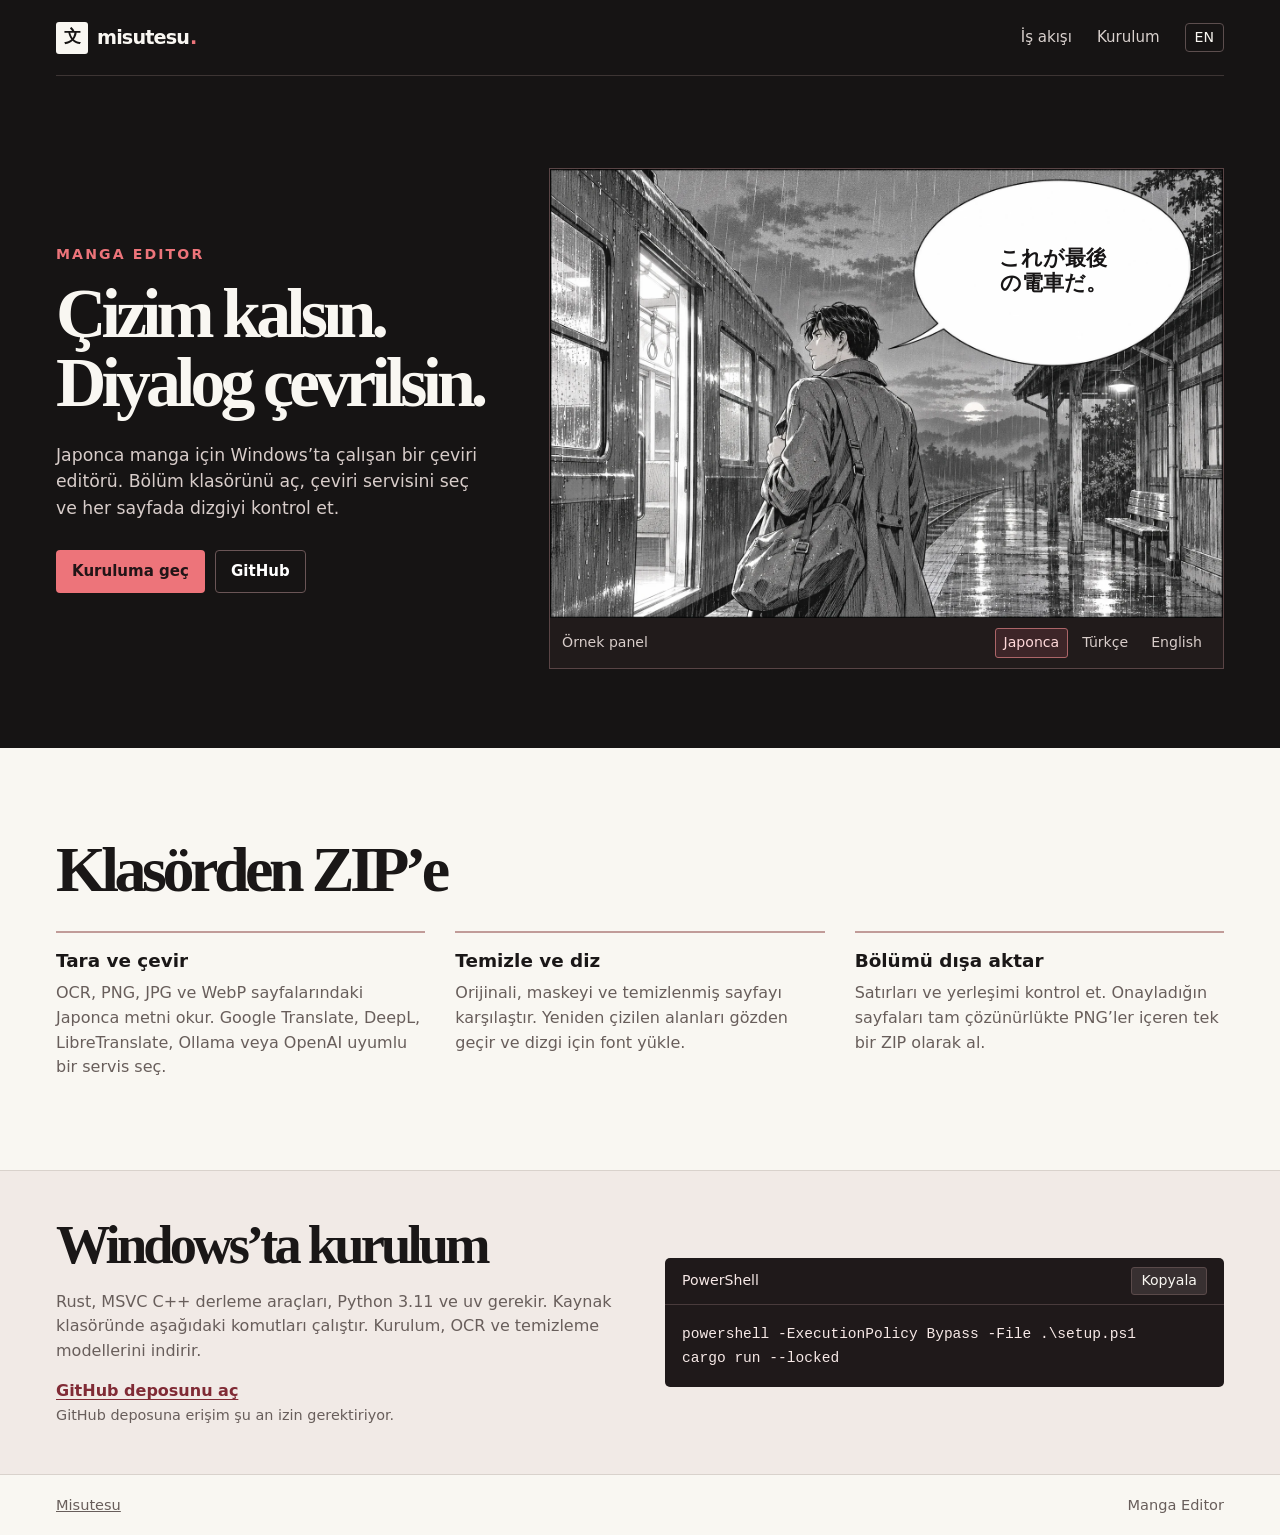
==== manga-editor/index.html @ f2a99852 "Publish Manga Editor" ====
<!doctype html>
<html lang="tr">
<head>
  <meta charset="utf-8">
  <meta name="viewport" content="width=device-width, initial-scale=1">
  <meta name="theme-color" content="#161414">
  <meta name="description" content="Japonca manga sayfalarını tara, temizle ve yeniden diz. Manga Editor, Windows için yerel çalışan bir manga çeviri uygulaması.">
  <title>Manga Editor — Misutesu</title>
  <link rel="canonical" href="https://misutesu.com/manga-editor/">
  <link rel="stylesheet" href="./site.css">
  <script src="./site.js" defer></script>
</head>
<body>
  <div class="header-background">
    <header class="wrap header">
      <a class="identity" href="https://misutesu.com/" aria-label="Misutesu">
        <span class="brand-icon" aria-hidden="true">文</span>misutesu<span class="dot">.</span>
      </a>
      <nav aria-label="Site">
        <a href="#workflow" data-en="Workflow">İş akışı</a>
        <a href="#setup" data-en="Setup">Kurulum</a>
        <button type="button" class="locale" id="locale" aria-label="Switch site to English">EN</button>
      </nav>
    </header>
  </div>

  <main id="main-content">
    <div class="masthead">
      <section class="wrap hero" aria-labelledby="hero-title">
        <div class="hero-copy">
          <p class="project">MANGA EDITOR</p>
          <h1 id="hero-title" data-en="Translate the dialogue. Keep the artwork.">Çizim kalsın. Diyalog çevrilsin.</h1>
          <p class="intro" data-en="A Windows workspace for translating Japanese manga. Open a chapter folder, choose a translation provider, and check the lettering on each page.">Japonca manga için Windows’ta çalışan bir çeviri editörü. Bölüm klasörünü aç, çeviri servisini seç ve her sayfada dizgiyi kontrol et.</p>
          <div class="actions">
            <a class="button primary" href="#setup" data-en="Get started">Kuruluma geç</a>
            <a class="button secondary" href="https://github.com/misutesu-desu/manga-editor">GitHub</a>
          </div>
        </div>

        <figure class="demo">
          <div class="panel" id="demo-panel">
            <img src="./assets/night-platform.webp" width="1536" height="1024" alt="Yağmurlu bir istasyonda trene bakan yolcunun siyah beyaz manga paneli." data-alt-en="Black-and-white manga panel of a traveler looking at a train on a rainy platform.">
            <p class="dialogue" lang="ja" id="dialogue" aria-live="polite">これが最後の電車だ。</p>
          </div>
          <figcaption>
            <span data-en="Illustrated example">Örnek panel</span>
            <div class="switches" id="demo-switch" role="group" aria-label="Panel dili" data-label-en="Panel language">
              <button type="button" data-lang="ja" aria-pressed="true" data-en="Japanese">Japonca</button>
              <button type="button" data-lang="tr" aria-pressed="false" data-en="Turkish">Türkçe</button>
              <button type="button" data-lang="en" aria-pressed="false">English</button>
            </div>
          </figcaption>
        </figure>
      </section>
    </div>

  <section class="wrap workflow" id="workflow" aria-labelledby="workflow-title">
    <h2 id="workflow-title" data-en="From chapter folder to ZIP">Klasörden ZIP’e</h2>
    <div class="steps">
      <article>
        <h3 data-en="Scan and translate">Tara ve çevir</h3>
        <p data-en="OCR reads Japanese text from PNG, JPG and WebP pages. Use Google Translate, DeepL, LibreTranslate, Ollama or an OpenAI-compatible service.">OCR, PNG, JPG ve WebP sayfalarındaki Japonca metni okur. Google Translate, DeepL, LibreTranslate, Ollama veya OpenAI uyumlu bir servis seç.</p>
      </article>
      <article>
        <h3 data-en="Clean and letter">Temizle ve diz</h3>
        <p data-en="Compare the original, mask and cleaned page. Review reconstructed artwork and import a font to match the lettering.">Orijinali, maskeyi ve temizlenmiş sayfayı karşılaştır. Yeniden çizilen alanları gözden geçir ve dizgi için font yükle.</p>
      </article>
      <article>
        <h3 data-en="Export the chapter">Bölümü dışa aktar</h3>
        <p data-en="Check line breaks and placement, then export the approved pages as full-resolution PNGs in one ZIP.">Satırları ve yerleşimi kontrol et. Onayladığın sayfaları tam çözünürlükte PNG’ler içeren tek bir ZIP olarak al.</p>
      </article>
    </div>
  </section>

  <section class="setup" id="setup" aria-labelledby="setup-title">
    <div class="wrap setup-layout">
      <div>
        <h2 id="setup-title" data-en="Set up on Windows">Windows’ta kurulum</h2>
        <p data-en="Install Rust, the MSVC C++ build tools, Python 3.11 and uv. Run these commands in the source folder. Setup downloads the OCR and cleanup models.">Rust, MSVC C++ derleme araçları, Python 3.11 ve uv gerekir. Kaynak klasöründe aşağıdaki komutları çalıştır. Kurulum, OCR ve temizleme modellerini indirir.</p>
        <a class="repo-link" href="https://github.com/misutesu-desu/manga-editor" data-en="Open the GitHub repository">GitHub deposunu aç</a>
        <p class="repo-note" data-en="GitHub repository access is currently restricted.">GitHub deposuna erişim şu an izin gerektiriyor.</p>
      </div>
      <div class="terminal">
        <div class="terminal-bar"><span>PowerShell</span><button type="button" id="copy" data-en="Copy">Kopyala</button></div>
        <pre><code id="commands">powershell -ExecutionPolicy Bypass -File .\setup.ps1
cargo run --locked</code></pre>
        <p id="copy-status" role="status"></p>
      </div>
    </div>
  </section>
  </main>
  <footer class="wrap footer"><a href="https://misutesu.com/">Misutesu</a><span>Manga Editor</span></footer>
</body>
</html>
---- manga-editor/site.css ----
@font-face {
  font-family: "Comic Relief";
  src: url("./assets/ComicRelief-Bold.ttf") format("truetype");
  font-weight: 700;
  font-display: swap;
}
:root {
  color-scheme: light;
  --ink: #1a1717;
  --night: #161414;
  --paper: #f9f7f2;
  --muted: #685e5b;
  --line: #d9d2cc;
  --accent: #a33a43;
  --button: #ed747a;
  font-family: "Segoe UI", system-ui, sans-serif;
  line-height: 1.55;
}
* { box-sizing: border-box; }
html { scroll-behavior: smooth; }
body { margin: 0; background: var(--paper); color: var(--ink); }
p, h1, h2, h3, figure { margin: 0; }
a { color: inherit; }
button, a { -webkit-tap-highlight-color: transparent; }
button { font: inherit; cursor: pointer; }
:focus-visible { outline: 3px solid var(--button); outline-offset: 4px; }
.wrap { width: min(1264px, calc(100% - 112px)); margin-inline: auto; }
.masthead, .header-background { background: var(--night); color: var(--paper); }
.header {
  display: flex; align-items: center; justify-content: space-between;
  min-height: 76px; border-bottom: 1px solid #3d3534;
}
.identity { display: inline-flex; align-items: center; gap: 9px; text-decoration: none; font-size: 1.2rem; font-weight: 760; letter-spacing: -.045em; }
.brand-icon {
  display: inline-grid; place-items: center; color: var(--night); background: var(--paper);
  width: 32px; height: 32px; border-radius: 3px; font: 700 1.06rem/1 "Yu Gothic", sans-serif;
}
.dot { color: var(--button); margin-left: -8px; }
nav, .actions, .switches { display: flex; align-items: center; }
nav { gap: 25px; }
nav a { text-decoration: none; color: #d9d1ce; font-size: .94rem; }
nav a:hover { color: white; text-decoration: underline; }
.locale { background: transparent; color: var(--paper); border: 1px solid #5c4e4e; border-radius: 4px; padding: 3px 9px; font-size: .88rem; }
.locale:hover, .secondary:hover { background: #332728; }
.hero {
  display: grid; grid-template-columns: minmax(0, .88fr) minmax(0, 1.36fr);
  align-items: center; gap: clamp(28px, 4.4vw, 70px); padding-block: clamp(50px, 7.2vw, 104px) clamp(48px, 6.2vw, 89px);
}
.project { color: var(--button); font-size: .88rem; letter-spacing: .15em; font-weight: 750; margin-bottom: 14px; }
h1, h2 { font-family: Georgia, "Times New Roman", serif; letter-spacing: -.07em; line-height: .99; font-weight: 700; }
h1 { font-size: clamp(3rem, 5.45vw, 5.8rem); }
.intro { color: #d8cdca; font-size: clamp(1rem, 1.35vw, 1.2rem); max-width: 31rem; margin-top: 24px; }
.actions { gap: 10px; flex-wrap: wrap; margin-top: 28px; }
.button { display: inline-block; border: 1px solid transparent; border-radius: 4px; padding: 9px 15px; font-weight: 700; font-size: .94rem; text-decoration: none; }
.primary { background: var(--button); color: #221517; }
.primary:hover { background: #ff9196; }
.secondary { border-color: #6a5556; color: white; }
.demo { min-width: 0; border: 1px solid #594445; background: #211b1b; }
.panel { position: relative; container-type: inline-size; }
.panel img { display: block; width: 100%; height: auto; }
.dialogue {
  position: absolute; top: 22.6%; left: 74.8%; width: 31%; transform: translate(-50%, -50%);
  font-family: "Comic Relief", "Yu Gothic", sans-serif; font-size: clamp(11px, 3.75cqw, 30px); font-weight: 700;
  color: #171516; text-align: center; line-height: 1.16; text-wrap: balance;
}
.dialogue:lang(ja) { font-family: "Yu Gothic", "Noto Sans CJK JP", sans-serif; font-size: clamp(10px, 3.1cqw, 26px); }
figcaption { display: flex; justify-content: space-between; align-items: center; gap: 9px; padding: 10px 12px; font-size: .88rem; color: #d8cdca; }
.switches { gap: 5px; }
.switches button { padding: 3px 8px; background: transparent; border: 1px solid transparent; color: #d8cdca; border-radius: 3px; font-size: .88rem; }
.switches button:hover { border-color: #725e5f; }
.switches button[aria-pressed="true"] { border-color: #ac6568; background: #3d2528; color: #ffd9da; }
.workflow { padding-block: clamp(52px, 7vw, 96px); }
h2 { font-size: clamp(2.5rem, 5vw, 4.25rem); }
.steps { display: grid; grid-template-columns: repeat(3, minmax(0, 1fr)); gap: 30px; margin-top: 30px; }
.steps article { border-top: 2px solid #c19c99; padding: 16px 0 0; }
h3 { font-size: 1.15rem; line-height: 1.25; margin-bottom: 9px; }
.steps p, .setup p { color: var(--muted); }
.setup { background: #f1eae6; border-block: 1px solid var(--line); }
.setup-layout { display: grid; grid-template-columns: 1fr 1fr; gap: 50px; padding-block: 48px; align-items: center; }
.setup h2 { font-size: clamp(2.15rem, 4.25vw, 3.85rem); margin-bottom: 17px; }
.repo-link { display: inline-block; color: #802b35; font-weight: 700; margin-top: 15px; text-underline-offset: 3px; }
.repo-note { font-size: .9rem; }
.repo-link:focus-visible { outline-color: var(--accent); }
.terminal { color: #f7e9e7; background: #1f191a; border-radius: 5px; min-width: 0; overflow: hidden; }
.terminal-bar { display: flex; align-items: center; justify-content: space-between; gap: 10px; border-bottom: 1px solid #493b3c; padding: 9px 17px; font-size: .88rem; }
.terminal-bar button { background: #383031; color: var(--paper); border: 1px solid #5a4a4a; border-radius: 3px; font-size: .88rem; padding: 2px 9px; }
.terminal pre { margin: 0; padding: 17px; overflow: auto; font-size: .91rem; line-height: 1.65; }
#copy-status { color: #f5babe; font-size: .88rem; margin: 0 17px 12px; }
#copy-status:empty { display: none; }
.footer { display: flex; align-items: center; justify-content: space-between; min-height: 60px; color: var(--muted); font-size: .91rem; }
@media (max-width: 1060px) { .wrap { width: calc(100% - 70px); } .hero { gap: 30px; } }
@media (max-width: 820px) {
  .wrap { width: calc(100% - 40px); }
  .hero { grid-template-columns: 1fr; gap: 32px; }
  h1 { max-width: 12ch; }
  .intro { margin-top: 17px; }
  .setup-layout { grid-template-columns: 1fr; gap: 25px; }
}
@media (max-width: 520px) {
  .header { min-height: 65px; }
  .identity { gap: 7px; font-size: 1.04rem; }
  nav { gap: 10px; }
  nav a, .locale, figcaption, .switches button { font-size: .875rem; }
  .brand-icon { width: 27px; height: 27px; }
  .dot { margin-left: -6px; }
  figcaption { flex-wrap: wrap; padding: 7px 8px; }
  .switches { gap: 0; }
  .switches button { padding-inline: 5px; }
  .steps { grid-template-columns: 1fr; gap: 20px; }
}
@media (prefers-reduced-motion: reduce) { html { scroll-behavior: auto; } }
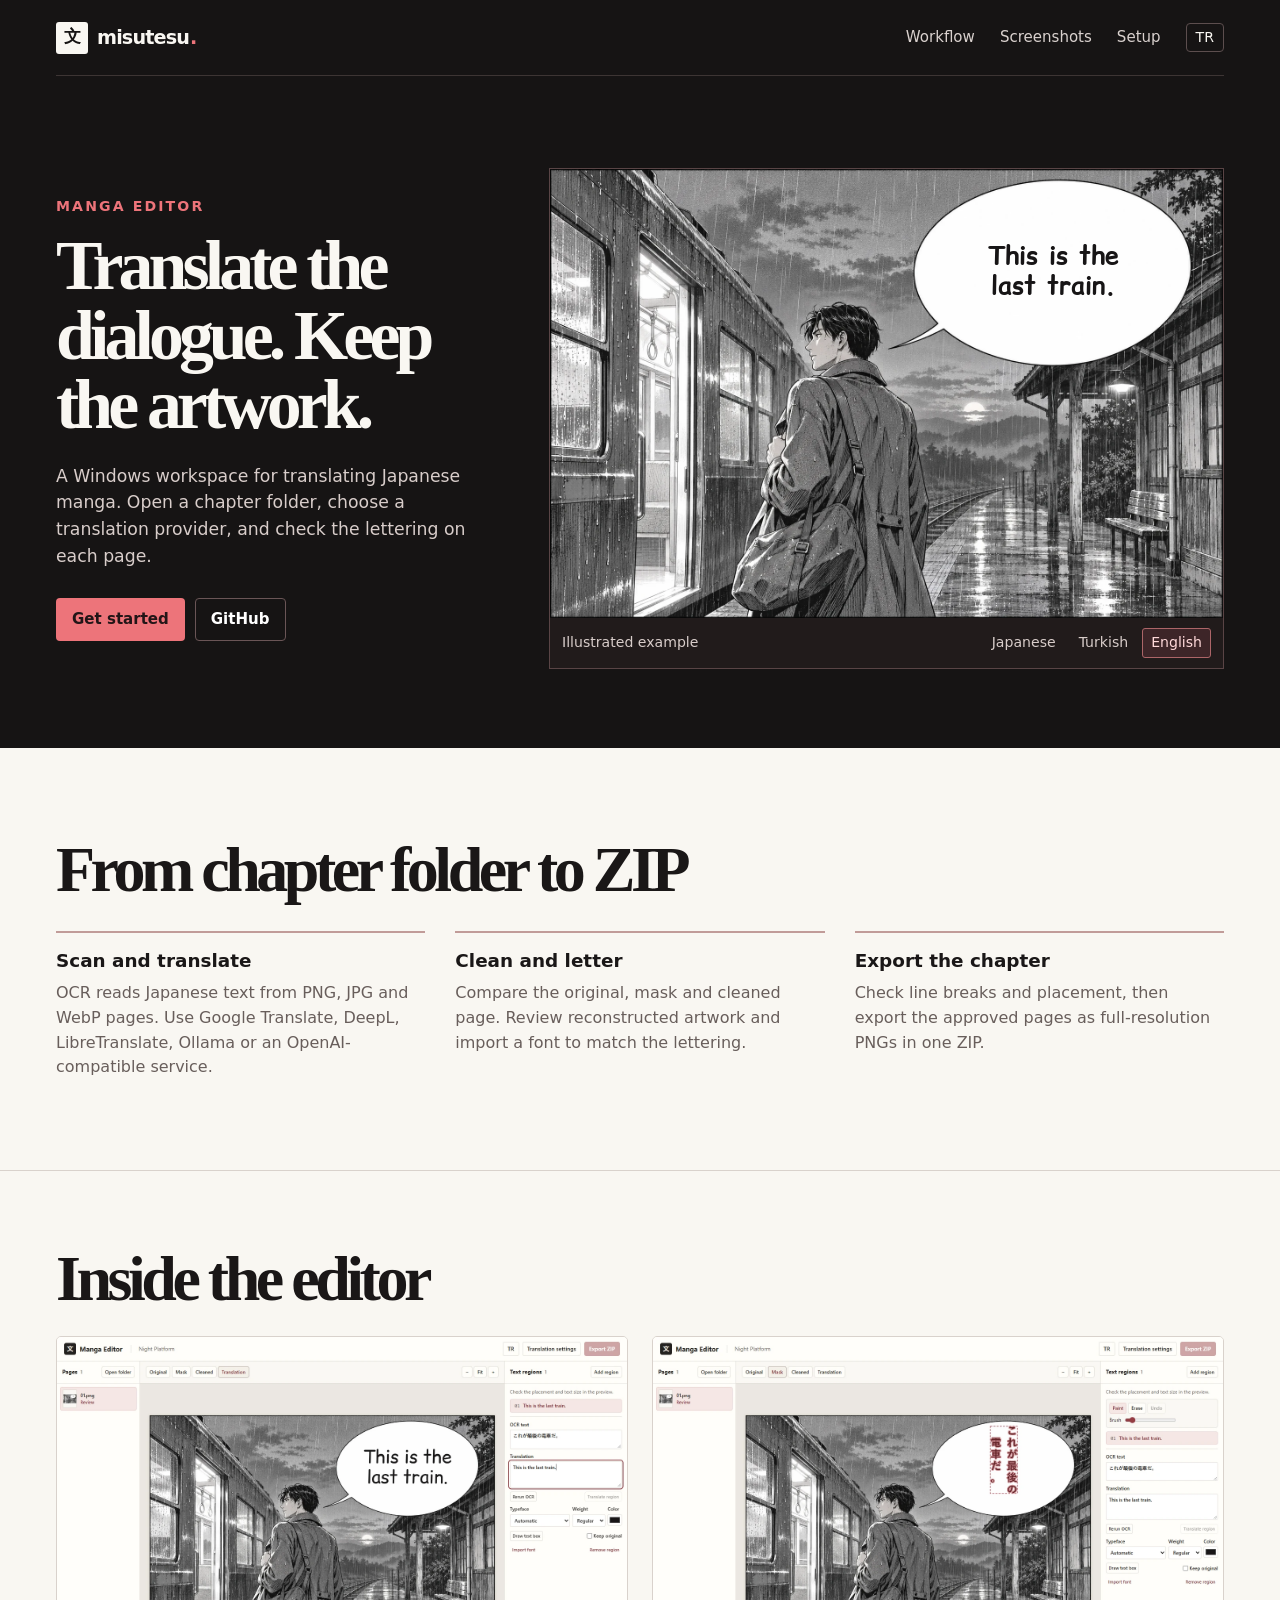
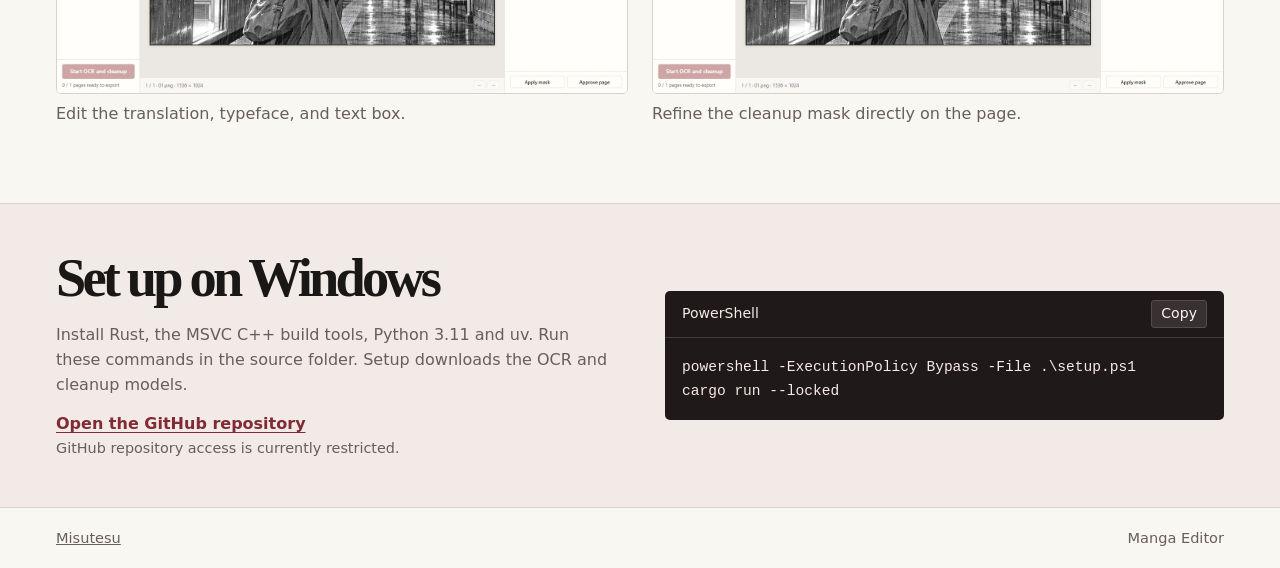
==== commit 9d4103ff: "Show the Manga Editor interface on the English homepage" ====
--- a/manga-editor/index.html
+++ b/manga-editor/index.html
@@ -1,10 +1,10 @@
 <!doctype html>
-<html lang="tr">
+<html lang="en">
 <head>
   <meta charset="utf-8">
   <meta name="viewport" content="width=device-width, initial-scale=1">
   <meta name="theme-color" content="#161414">
-  <meta name="description" content="Japonca manga sayfalarını tara, temizle ve yeniden diz. Manga Editor, Windows için yerel çalışan bir manga çeviri uygulaması.">
+  <meta name="description" content="Translate Japanese manga with local OCR and cleanup, editable lettering, and full-resolution ZIP export on Windows.">
   <title>Manga Editor — Misutesu</title>
   <link rel="canonical" href="https://misutesu.com/manga-editor/">
   <link rel="stylesheet" href="./site.css">
@@ -17,9 +17,10 @@
         <span class="brand-icon" aria-hidden="true">文</span>misutesu<span class="dot">.</span>
       </a>
       <nav aria-label="Site">
-        <a href="#workflow" data-en="Workflow">İş akışı</a>
-        <a href="#setup" data-en="Setup">Kurulum</a>
-        <button type="button" class="locale" id="locale" aria-label="Switch site to English">EN</button>
+        <a href="#workflow" data-tr="İş akışı">Workflow</a>
+        <a href="#screenshots" data-tr="Ekran görüntüleri">Screenshots</a>
+        <a href="#setup" data-tr="Kurulum">Setup</a>
+        <button type="button" class="locale" id="locale" aria-label="Switch site to Turkish">TR</button>
       </nav>
     </header>
   </div>
@@ -29,25 +30,25 @@
       <section class="wrap hero" aria-labelledby="hero-title">
         <div class="hero-copy">
           <p class="project">MANGA EDITOR</p>
-          <h1 id="hero-title" data-en="Translate the dialogue. Keep the artwork.">Çizim kalsın. Diyalog çevrilsin.</h1>
-          <p class="intro" data-en="A Windows workspace for translating Japanese manga. Open a chapter folder, choose a translation provider, and check the lettering on each page.">Japonca manga için Windows’ta çalışan bir çeviri editörü. Bölüm klasörünü aç, çeviri servisini seç ve her sayfada dizgiyi kontrol et.</p>
+          <h1 id="hero-title" data-tr="Çizim kalsın. Diyalog çevrilsin.">Translate the dialogue. Keep the artwork.</h1>
+          <p class="intro" data-tr="Japonca manga için Windows’ta çalışan bir çeviri editörü. Bölüm klasörünü aç, çeviri servisini seç ve her sayfada dizgiyi kontrol et.">A Windows workspace for translating Japanese manga. Open a chapter folder, choose a translation provider, and check the lettering on each page.</p>
           <div class="actions">
-            <a class="button primary" href="#setup" data-en="Get started">Kuruluma geç</a>
+            <a class="button primary" href="#setup" data-tr="Kuruluma geç">Get started</a>
             <a class="button secondary" href="https://github.com/misutesu-desu/manga-editor">GitHub</a>
           </div>
         </div>
 
         <figure class="demo">
           <div class="panel" id="demo-panel">
-            <img src="./assets/night-platform.webp" width="1536" height="1024" alt="Yağmurlu bir istasyonda trene bakan yolcunun siyah beyaz manga paneli." data-alt-en="Black-and-white manga panel of a traveler looking at a train on a rainy platform.">
-            <p class="dialogue" lang="ja" id="dialogue" aria-live="polite">これが最後の電車だ。</p>
+            <img src="./assets/night-platform.webp" width="1536" height="1024" alt="Black-and-white manga panel of a traveler looking at a train on a rainy platform." data-alt-tr="Yağmurlu bir istasyonda trene bakan yolcunun siyah beyaz manga paneli.">
+            <p class="dialogue" lang="en" id="dialogue" aria-live="polite">This is the last train.</p>
           </div>
           <figcaption>
-            <span data-en="Illustrated example">Örnek panel</span>
-            <div class="switches" id="demo-switch" role="group" aria-label="Panel dili" data-label-en="Panel language">
-              <button type="button" data-lang="ja" aria-pressed="true" data-en="Japanese">Japonca</button>
-              <button type="button" data-lang="tr" aria-pressed="false" data-en="Turkish">Türkçe</button>
-              <button type="button" data-lang="en" aria-pressed="false">English</button>
+            <span data-tr="Örnek panel">Illustrated example</span>
+            <div class="switches" id="demo-switch" role="group" aria-label="Panel language" data-label-tr="Panel dili">
+              <button type="button" data-lang="ja" aria-pressed="false" data-tr="Japonca">Japanese</button>
+              <button type="button" data-lang="tr" aria-pressed="false" data-tr="Türkçe">Turkish</button>
+              <button type="button" data-lang="en" aria-pressed="true">English</button>
             </div>
           </figcaption>
         </figure>
@@ -55,33 +56,53 @@
     </div>
 
   <section class="wrap workflow" id="workflow" aria-labelledby="workflow-title">
-    <h2 id="workflow-title" data-en="From chapter folder to ZIP">Klasörden ZIP’e</h2>
+    <h2 id="workflow-title" data-tr="Klasörden ZIP’e">From chapter folder to ZIP</h2>
     <div class="steps">
       <article>
-        <h3 data-en="Scan and translate">Tara ve çevir</h3>
-        <p data-en="OCR reads Japanese text from PNG, JPG and WebP pages. Use Google Translate, DeepL, LibreTranslate, Ollama or an OpenAI-compatible service.">OCR, PNG, JPG ve WebP sayfalarındaki Japonca metni okur. Google Translate, DeepL, LibreTranslate, Ollama veya OpenAI uyumlu bir servis seç.</p>
+        <h3 data-tr="Tara ve çevir">Scan and translate</h3>
+        <p data-tr="OCR, PNG, JPG ve WebP sayfalarındaki Japonca metni okur. Google Translate, DeepL, LibreTranslate, Ollama veya OpenAI uyumlu bir servis seç.">OCR reads Japanese text from PNG, JPG and WebP pages. Use Google Translate, DeepL, LibreTranslate, Ollama or an OpenAI-compatible service.</p>
       </article>
       <article>
-        <h3 data-en="Clean and letter">Temizle ve diz</h3>
-        <p data-en="Compare the original, mask and cleaned page. Review reconstructed artwork and import a font to match the lettering.">Orijinali, maskeyi ve temizlenmiş sayfayı karşılaştır. Yeniden çizilen alanları gözden geçir ve dizgi için font yükle.</p>
+        <h3 data-tr="Temizle ve diz">Clean and letter</h3>
+        <p data-tr="Orijinali, maskeyi ve temizlenmiş sayfayı karşılaştır. Yeniden çizilen alanları gözden geçir ve dizgi için font yükle.">Compare the original, mask and cleaned page. Review reconstructed artwork and import a font to match the lettering.</p>
       </article>
       <article>
-        <h3 data-en="Export the chapter">Bölümü dışa aktar</h3>
-        <p data-en="Check line breaks and placement, then export the approved pages as full-resolution PNGs in one ZIP.">Satırları ve yerleşimi kontrol et. Onayladığın sayfaları tam çözünürlükte PNG’ler içeren tek bir ZIP olarak al.</p>
+        <h3 data-tr="Bölümü dışa aktar">Export the chapter</h3>
+        <p data-tr="Satırları ve yerleşimi kontrol et. Onayladığın sayfaları tam çözünürlükte PNG’ler içeren tek bir ZIP olarak al.">Check line breaks and placement, then export the approved pages as full-resolution PNGs in one ZIP.</p>
       </article>
+    </div>
+  </section>
+
+  <section class="screenshots" id="screenshots" aria-labelledby="screenshots-title">
+    <div class="wrap">
+      <h2 id="screenshots-title" data-tr="Editörün içinden">Inside the editor</h2>
+      <div class="screenshot-grid">
+        <figure>
+          <a href="./assets/editor-translation.webp">
+            <img src="./assets/editor-translation.webp" width="1440" height="900" loading="lazy" alt="Manga Editor showing the translated station panel, editable dialogue, and lettering controls" data-alt-tr="Manga Editor’da çevrilmiş istasyon paneli, düzenlenebilir diyalog ve dizgi ayarları">
+          </a>
+          <figcaption data-tr="Çeviriyi, yazı tipini ve metin kutusunu düzenle.">Edit the translation, typeface, and text box.</figcaption>
+        </figure>
+        <figure>
+          <a href="./assets/editor-mask.webp">
+            <img src="./assets/editor-mask.webp" width="1440" height="900" loading="lazy" alt="Manga Editor showing the selected speech bubble in Mask view, with brush controls" data-alt-tr="Manga Editor’ın Maske görünümünde seçili konuşma balonu ve fırça ayarları">
+          </a>
+          <figcaption data-tr="Temizlenecek alanı sayfa üzerinde fırçayla düzelt.">Refine the cleanup mask directly on the page.</figcaption>
+        </figure>
+      </div>
     </div>
   </section>
 
   <section class="setup" id="setup" aria-labelledby="setup-title">
     <div class="wrap setup-layout">
       <div>
-        <h2 id="setup-title" data-en="Set up on Windows">Windows’ta kurulum</h2>
-        <p data-en="Install Rust, the MSVC C++ build tools, Python 3.11 and uv. Run these commands in the source folder. Setup downloads the OCR and cleanup models.">Rust, MSVC C++ derleme araçları, Python 3.11 ve uv gerekir. Kaynak klasöründe aşağıdaki komutları çalıştır. Kurulum, OCR ve temizleme modellerini indirir.</p>
-        <a class="repo-link" href="https://github.com/misutesu-desu/manga-editor" data-en="Open the GitHub repository">GitHub deposunu aç</a>
-        <p class="repo-note" data-en="GitHub repository access is currently restricted.">GitHub deposuna erişim şu an izin gerektiriyor.</p>
+        <h2 id="setup-title" data-tr="Windows’ta kurulum">Set up on Windows</h2>
+        <p data-tr="Rust, MSVC C++ derleme araçları, Python 3.11 ve uv gerekir. Kaynak klasöründe aşağıdaki komutları çalıştır. Kurulum, OCR ve temizleme modellerini indirir.">Install Rust, the MSVC C++ build tools, Python 3.11 and uv. Run these commands in the source folder. Setup downloads the OCR and cleanup models.</p>
+        <a class="repo-link" href="https://github.com/misutesu-desu/manga-editor" data-tr="GitHub deposunu aç">Open the GitHub repository</a>
+        <p class="repo-note" data-tr="GitHub deposuna erişim şu an izin gerektiriyor.">GitHub repository access is currently restricted.</p>
       </div>
       <div class="terminal">
-        <div class="terminal-bar"><span>PowerShell</span><button type="button" id="copy" data-en="Copy">Kopyala</button></div>
+        <div class="terminal-bar"><span>PowerShell</span><button type="button" id="copy" data-tr="Kopyala">Copy</button></div>
         <pre><code id="commands">powershell -ExecutionPolicy Bypass -File .\setup.ps1
 cargo run --locked</code></pre>
         <p id="copy-status" role="status"></p>
--- a/manga-editor/site.css
+++ b/manga-editor/site.css
@@ -75,6 +75,11 @@
 .steps article { border-top: 2px solid #c19c99; padding: 16px 0 0; }
 h3 { font-size: 1.15rem; line-height: 1.25; margin-bottom: 9px; }
 .steps p, .setup p { color: var(--muted); }
+.screenshots { padding-block: clamp(40px, 6vw, 76px); border-top: 1px solid var(--line); }
+.screenshot-grid { display: grid; grid-template-columns: repeat(2, minmax(0, 1fr)); gap: 24px; margin-top: 26px; }
+.screenshot-grid a { display: block; border: 1px solid var(--line); border-radius: 5px; overflow: hidden; }
+.screenshot-grid img { display: block; width: 100%; height: auto; }
+.screenshot-grid figcaption { color: var(--muted); padding: 8px 0 0; font-size: 1rem; }
 .setup { background: #f1eae6; border-block: 1px solid var(--line); }
 .setup-layout { display: grid; grid-template-columns: 1fr 1fr; gap: 50px; padding-block: 48px; align-items: center; }
 .setup h2 { font-size: clamp(2.15rem, 4.25vw, 3.85rem); margin-bottom: 17px; }
@@ -94,12 +99,13 @@
   .hero { grid-template-columns: 1fr; gap: 32px; }
   h1 { max-width: 12ch; }
   .intro { margin-top: 17px; }
-  .setup-layout { grid-template-columns: 1fr; gap: 25px; }
+  .setup-layout, .screenshot-grid { grid-template-columns: 1fr; gap: 25px; }
 }
 @media (max-width: 520px) {
   .header { min-height: 65px; }
   .identity { gap: 7px; font-size: 1.04rem; }
   nav { gap: 10px; }
+  nav a[href="#workflow"] { display: none; }
   nav a, .locale, figcaption, .switches button { font-size: .875rem; }
   .brand-icon { width: 27px; height: 27px; }
   .dot { margin-left: -6px; }
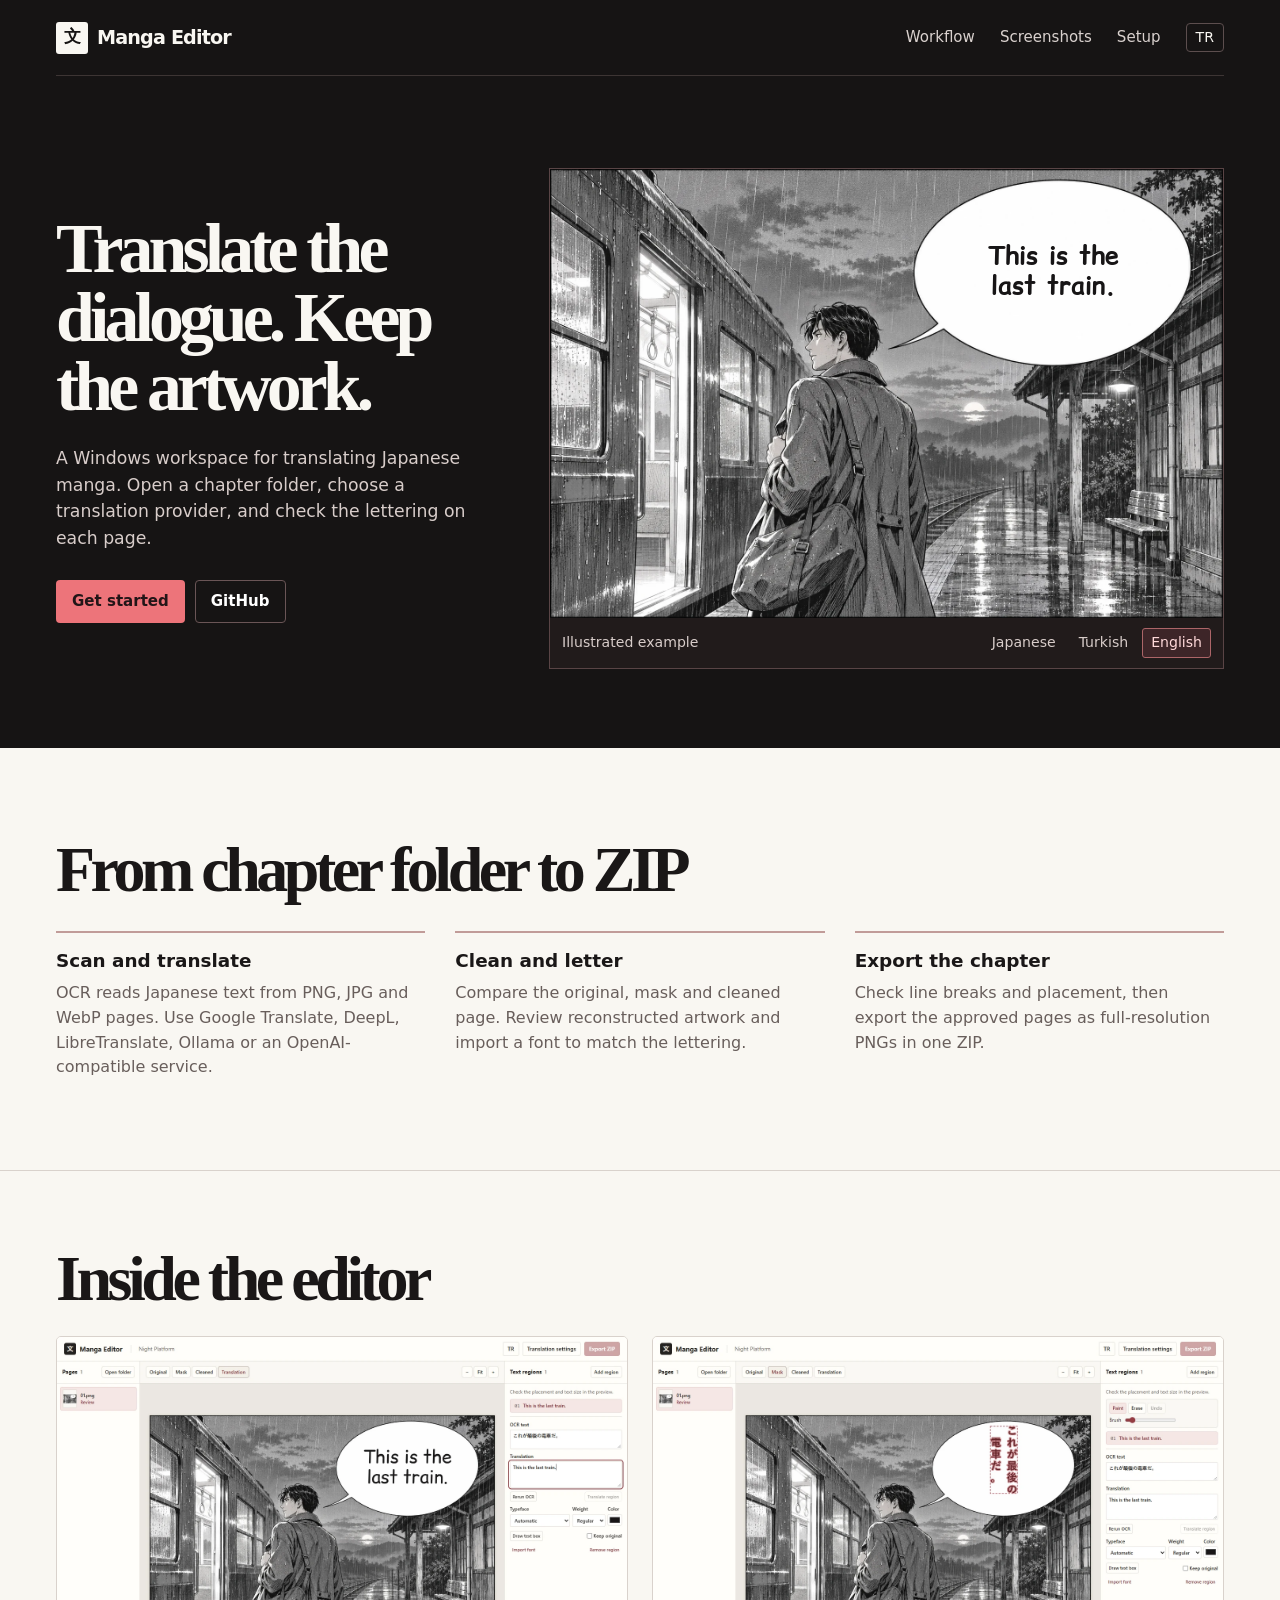
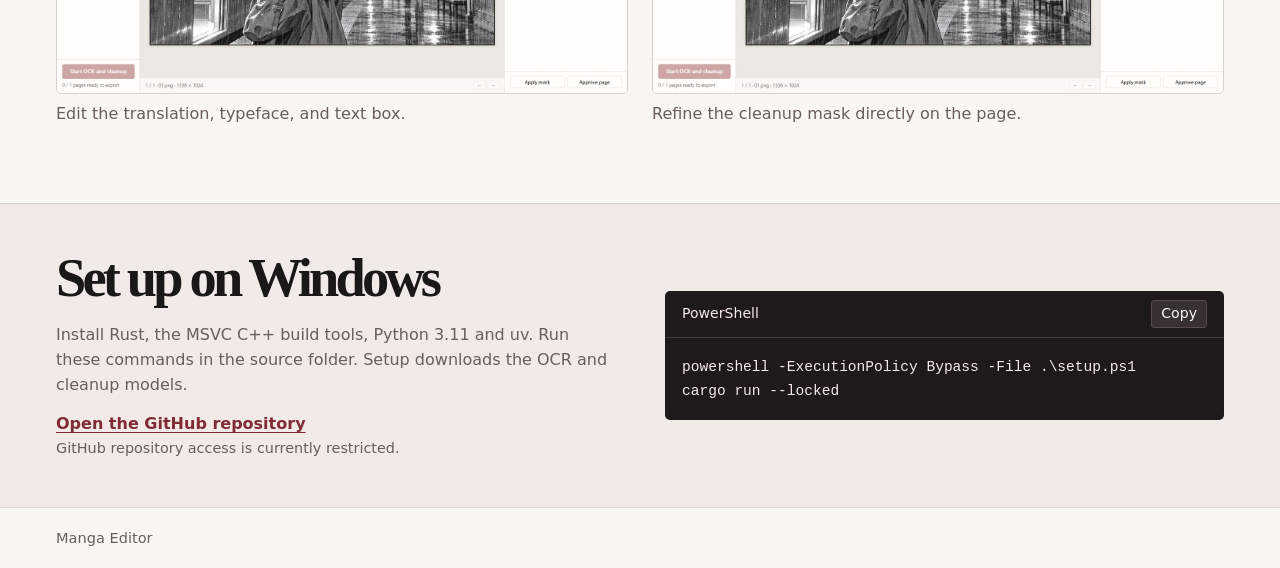
==== commit a1a1a6ec: "Use Manga Editor branding on the project site" ====
--- a/manga-editor/index.html
+++ b/manga-editor/index.html
@@ -5,16 +5,16 @@
   <meta name="viewport" content="width=device-width, initial-scale=1">
   <meta name="theme-color" content="#161414">
   <meta name="description" content="Translate Japanese manga with local OCR and cleanup, editable lettering, and full-resolution ZIP export on Windows.">
-  <title>Manga Editor — Misutesu</title>
+  <title>Manga Editor</title>
   <link rel="canonical" href="https://misutesu.com/manga-editor/">
   <link rel="stylesheet" href="./site.css">
   <script src="./site.js" defer></script>
 </head>
-<body>
+<body id="top">
   <div class="header-background">
     <header class="wrap header">
-      <a class="identity" href="https://misutesu.com/" aria-label="Misutesu">
-        <span class="brand-icon" aria-hidden="true">文</span>misutesu<span class="dot">.</span>
+      <a class="identity" href="#top">
+        <span class="brand-icon" aria-hidden="true">文</span>Manga Editor
       </a>
       <nav aria-label="Site">
         <a href="#workflow" data-tr="İş akışı">Workflow</a>
@@ -29,7 +29,6 @@
     <div class="masthead">
       <section class="wrap hero" aria-labelledby="hero-title">
         <div class="hero-copy">
-          <p class="project">MANGA EDITOR</p>
           <h1 id="hero-title" data-tr="Çizim kalsın. Diyalog çevrilsin.">Translate the dialogue. Keep the artwork.</h1>
           <p class="intro" data-tr="Japonca manga için Windows’ta çalışan bir çeviri editörü. Bölüm klasörünü aç, çeviri servisini seç ve her sayfada dizgiyi kontrol et.">A Windows workspace for translating Japanese manga. Open a chapter folder, choose a translation provider, and check the lettering on each page.</p>
           <div class="actions">
@@ -110,6 +109,6 @@
     </div>
   </section>
   </main>
-  <footer class="wrap footer"><a href="https://misutesu.com/">Misutesu</a><span>Manga Editor</span></footer>
+  <footer class="wrap footer">Manga Editor</footer>
 </body>
 </html>
--- a/manga-editor/site.css
+++ b/manga-editor/site.css
@@ -27,15 +27,14 @@
 .wrap { width: min(1264px, calc(100% - 112px)); margin-inline: auto; }
 .masthead, .header-background { background: var(--night); color: var(--paper); }
 .header {
-  display: flex; align-items: center; justify-content: space-between;
+  display: flex; align-items: center; justify-content: space-between; gap: 12px;
   min-height: 76px; border-bottom: 1px solid #3d3534;
 }
-.identity { display: inline-flex; align-items: center; gap: 9px; text-decoration: none; font-size: 1.2rem; font-weight: 760; letter-spacing: -.045em; }
+.identity { display: inline-flex; align-items: center; gap: 9px; text-decoration: none; font-size: 1.2rem; font-weight: 760; letter-spacing: -.045em; white-space: nowrap; }
 .brand-icon {
   display: inline-grid; place-items: center; color: var(--night); background: var(--paper);
   width: 32px; height: 32px; border-radius: 3px; font: 700 1.06rem/1 "Yu Gothic", sans-serif;
 }
-.dot { color: var(--button); margin-left: -8px; }
 nav, .actions, .switches { display: flex; align-items: center; }
 nav { gap: 25px; }
 nav a { text-decoration: none; color: #d9d1ce; font-size: .94rem; }
@@ -46,7 +45,6 @@
   display: grid; grid-template-columns: minmax(0, .88fr) minmax(0, 1.36fr);
   align-items: center; gap: clamp(28px, 4.4vw, 70px); padding-block: clamp(50px, 7.2vw, 104px) clamp(48px, 6.2vw, 89px);
 }
-.project { color: var(--button); font-size: .88rem; letter-spacing: .15em; font-weight: 750; margin-bottom: 14px; }
 h1, h2 { font-family: Georgia, "Times New Roman", serif; letter-spacing: -.07em; line-height: .99; font-weight: 700; }
 h1 { font-size: clamp(3rem, 5.45vw, 5.8rem); }
 .intro { color: #d8cdca; font-size: clamp(1rem, 1.35vw, 1.2rem); max-width: 31rem; margin-top: 24px; }
@@ -92,7 +90,7 @@
 .terminal pre { margin: 0; padding: 17px; overflow: auto; font-size: .91rem; line-height: 1.65; }
 #copy-status { color: #f5babe; font-size: .88rem; margin: 0 17px 12px; }
 #copy-status:empty { display: none; }
-.footer { display: flex; align-items: center; justify-content: space-between; min-height: 60px; color: var(--muted); font-size: .91rem; }
+.footer { display: flex; align-items: center; min-height: 60px; color: var(--muted); font-size: .91rem; }
 @media (max-width: 1060px) { .wrap { width: calc(100% - 70px); } .hero { gap: 30px; } }
 @media (max-width: 820px) {
   .wrap { width: calc(100% - 40px); }
@@ -108,7 +106,6 @@
   nav a[href="#workflow"] { display: none; }
   nav a, .locale, figcaption, .switches button { font-size: .875rem; }
   .brand-icon { width: 27px; height: 27px; }
-  .dot { margin-left: -6px; }
   figcaption { flex-wrap: wrap; padding: 7px 8px; }
   .switches { gap: 0; }
   .switches button { padding-inline: 5px; }
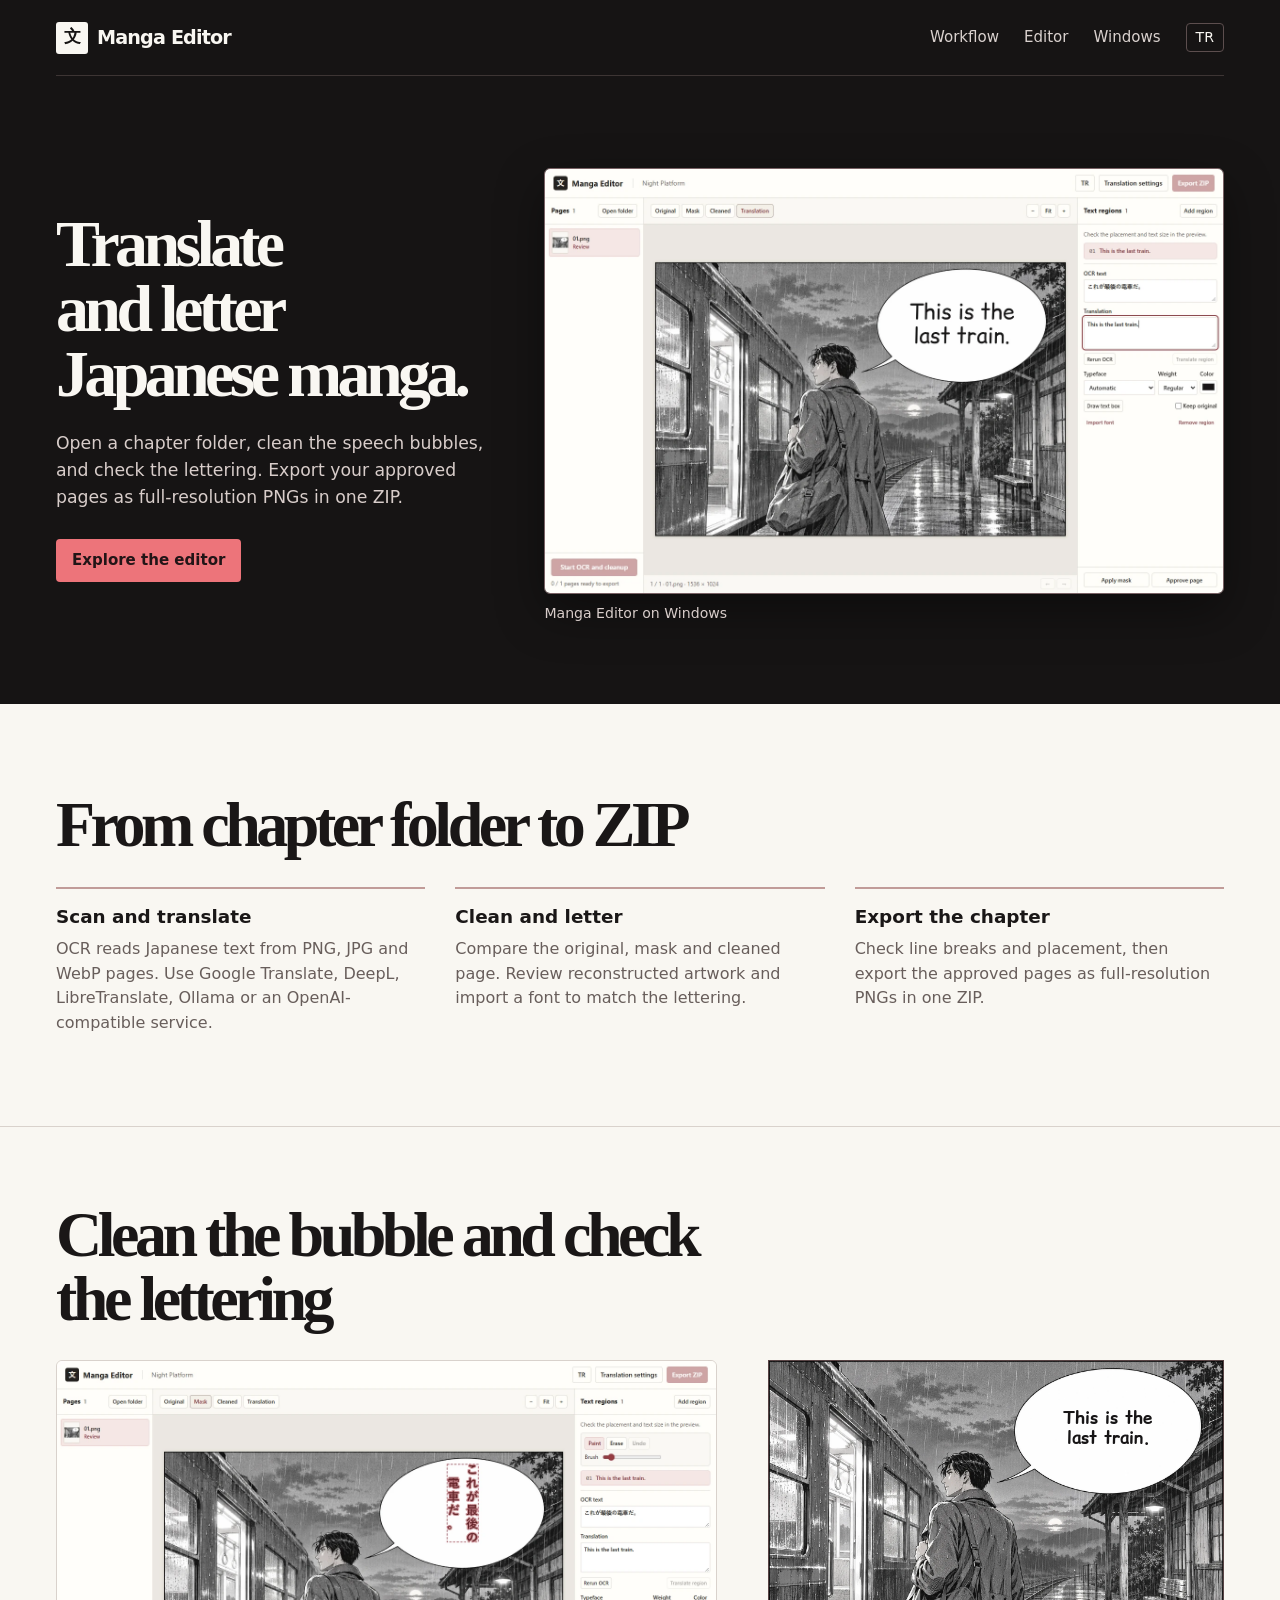
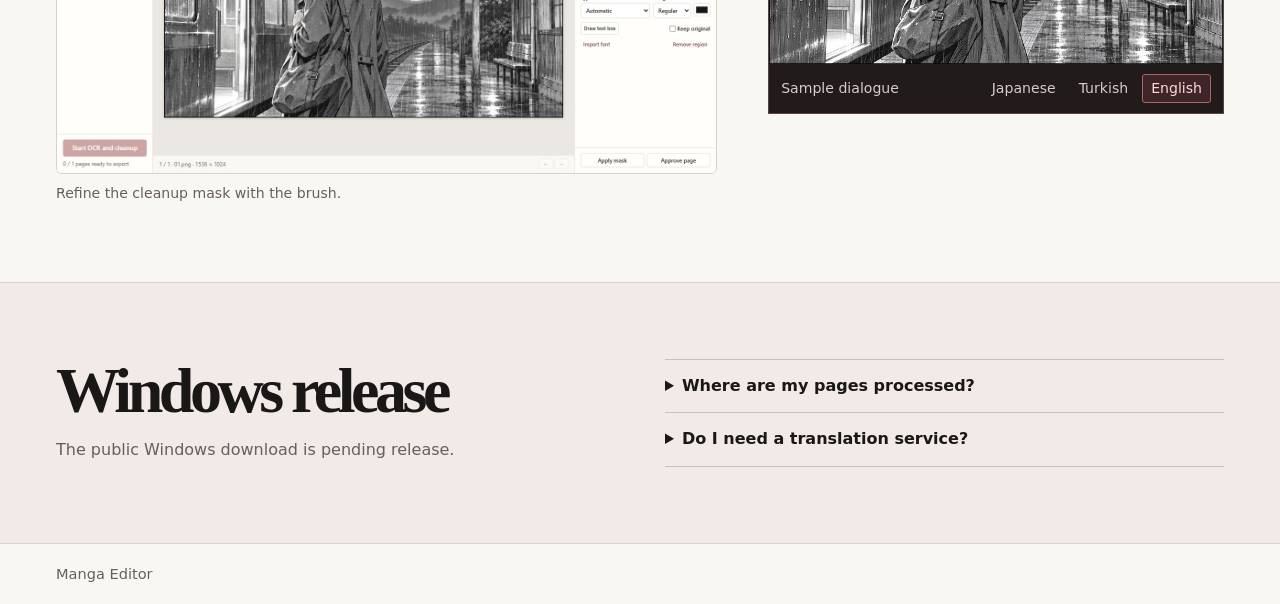
==== commit a5b5ee8e: "Show the editor and Windows release status on the product site" ====
--- a/manga-editor/index.html
+++ b/manga-editor/index.html
@@ -6,20 +6,26 @@
   <meta name="theme-color" content="#161414">
   <meta name="description" content="Translate Japanese manga with local OCR and cleanup, editable lettering, and full-resolution ZIP export on Windows.">
   <title>Manga Editor</title>
+  <meta property="og:type" content="website">
+  <meta property="og:title" content="Manga Editor">
+  <meta property="og:description" content="Translate and letter Japanese manga on Windows.">
+  <meta property="og:url" content="https://misutesu.com/manga-editor/">
+  <meta property="og:image" content="https://misutesu.com/manga-editor/assets/editor-translation.webp">
   <link rel="canonical" href="https://misutesu.com/manga-editor/">
   <link rel="stylesheet" href="./site.css">
   <script src="./site.js" defer></script>
 </head>
 <body id="top">
+  <a class="skip-link" href="#main-content" data-tr="İçeriğe geç">Skip to content</a>
   <div class="header-background">
     <header class="wrap header">
       <a class="identity" href="#top">
         <span class="brand-icon" aria-hidden="true">文</span>Manga Editor
       </a>
-      <nav aria-label="Site">
+      <nav aria-label="Site" data-label-tr="Site menüsü">
         <a href="#workflow" data-tr="İş akışı">Workflow</a>
-        <a href="#screenshots" data-tr="Ekran görüntüleri">Screenshots</a>
-        <a href="#setup" data-tr="Kurulum">Setup</a>
+        <a href="#screenshots" data-tr="Editör">Editor</a>
+        <a href="#setup">Windows</a>
         <button type="button" class="locale" id="locale" aria-label="Switch site to Turkish">TR</button>
       </nav>
     </header>
@@ -29,27 +35,17 @@
     <div class="masthead">
       <section class="wrap hero" aria-labelledby="hero-title">
         <div class="hero-copy">
-          <h1 id="hero-title" data-tr="Çizim kalsın. Diyalog çevrilsin.">Translate the dialogue. Keep the artwork.</h1>
-          <p class="intro" data-tr="Japonca manga için Windows’ta çalışan bir çeviri editörü. Bölüm klasörünü aç, çeviri servisini seç ve her sayfada dizgiyi kontrol et.">A Windows workspace for translating Japanese manga. Open a chapter folder, choose a translation provider, and check the lettering on each page.</p>
+          <h1 id="hero-title" data-tr="Japonca mangayı çevir ve diz.">Translate and letter Japanese manga.</h1>
+          <p class="intro" data-tr="Bölüm klasörünü aç, konuşma balonlarını temizle ve dizgiyi kontrol et. Onayladığın sayfaları tam çözünürlükte tek bir ZIP olarak dışa aktar.">Open a chapter folder, clean the speech bubbles, and check the lettering. Export your approved pages as full-resolution PNGs in one ZIP.</p>
           <div class="actions">
-            <a class="button primary" href="#setup" data-tr="Kuruluma geç">Get started</a>
-            <a class="button secondary" href="https://github.com/misutesu-desu/manga-editor">GitHub</a>
+            <a class="button primary" href="#screenshots" data-tr="Editörü incele">Explore the editor</a>
           </div>
         </div>
-
-        <figure class="demo">
-          <div class="panel" id="demo-panel">
-            <img src="./assets/night-platform.webp" width="1536" height="1024" alt="Black-and-white manga panel of a traveler looking at a train on a rainy platform." data-alt-tr="Yağmurlu bir istasyonda trene bakan yolcunun siyah beyaz manga paneli.">
-            <p class="dialogue" lang="en" id="dialogue" aria-live="polite">This is the last train.</p>
-          </div>
-          <figcaption>
-            <span data-tr="Örnek panel">Illustrated example</span>
-            <div class="switches" id="demo-switch" role="group" aria-label="Panel language" data-label-tr="Panel dili">
-              <button type="button" data-lang="ja" aria-pressed="false" data-tr="Japonca">Japanese</button>
-              <button type="button" data-lang="tr" aria-pressed="false" data-tr="Türkçe">Turkish</button>
-              <button type="button" data-lang="en" aria-pressed="true">English</button>
-            </div>
-          </figcaption>
+        <figure class="hero-preview">
+          <a href="./assets/editor-translation.webp">
+            <img src="./assets/editor-translation.webp" width="1440" height="900" fetchpriority="high" alt="Manga Editor with a translated panel, Japanese OCR text, and editable lettering controls" data-alt-tr="Manga Editor’da çevrilmiş panel, Japonca OCR metni ve dizgi ayarları">
+          </a>
+          <figcaption data-tr="Manga Editor’ın Windows arayüzü">Manga Editor on Windows</figcaption>
         </figure>
       </section>
     </div>
@@ -74,41 +70,51 @@
 
   <section class="screenshots" id="screenshots" aria-labelledby="screenshots-title">
     <div class="wrap">
-      <h2 id="screenshots-title" data-tr="Editörün içinden">Inside the editor</h2>
+      <h2 id="screenshots-title" data-tr="Balonları temizle, dizgiyi kontrol et">Clean the bubble and check the lettering</h2>
       <div class="screenshot-grid">
-        <figure>
-          <a href="./assets/editor-translation.webp">
-            <img src="./assets/editor-translation.webp" width="1440" height="900" loading="lazy" alt="Manga Editor showing the translated station panel, editable dialogue, and lettering controls" data-alt-tr="Manga Editor’da çevrilmiş istasyon paneli, düzenlenebilir diyalog ve dizgi ayarları">
+        <figure class="mask-preview">
+          <a href="./assets/editor-mask.webp">
+            <img src="./assets/editor-mask.webp" width="1440" height="900" loading="lazy" alt="Manga Editor showing a speech bubble in Mask view, with brush controls" data-alt-tr="Manga Editor’ın Maske görünümünde konuşma balonu ve fırça ayarları">
           </a>
-          <figcaption data-tr="Çeviriyi, yazı tipini ve metin kutusunu düzenle.">Edit the translation, typeface, and text box.</figcaption>
+          <figcaption data-tr="Temizlenecek alanı sayfa üzerinde fırçayla düzelt.">Refine the cleanup mask with the brush.</figcaption>
         </figure>
-        <figure>
-          <a href="./assets/editor-mask.webp">
-            <img src="./assets/editor-mask.webp" width="1440" height="900" loading="lazy" alt="Manga Editor showing the selected speech bubble in Mask view, with brush controls" data-alt-tr="Manga Editor’ın Maske görünümünde seçili konuşma balonu ve fırça ayarları">
-          </a>
-          <figcaption data-tr="Temizlenecek alanı sayfa üzerinde fırçayla düzelt.">Refine the cleanup mask directly on the page.</figcaption>
+        <figure class="demo">
+          <div class="panel">
+            <img src="./assets/night-platform.webp" width="1536" height="1024" loading="lazy" alt="Black-and-white manga panel of a traveler looking at a train on a rainy platform." data-alt-tr="Yağmurlu bir istasyonda trene bakan yolcunun siyah beyaz manga paneli.">
+            <p class="dialogue" lang="en" id="dialogue" aria-live="polite">This is the last train.</p>
+          </div>
+          <figcaption>
+            <span data-tr="Örnek panel">Sample dialogue</span>
+            <div class="switches" id="demo-switch" role="group" aria-label="Panel language" data-label-tr="Panel dili">
+              <button type="button" data-lang="ja" aria-pressed="false" data-tr="Japonca">Japanese</button>
+              <button type="button" data-lang="tr" aria-pressed="false" data-tr="Türkçe">Turkish</button>
+              <button type="button" data-lang="en" aria-pressed="true">English</button>
+            </div>
+          </figcaption>
         </figure>
       </div>
     </div>
   </section>
 
-  <section class="setup" id="setup" aria-labelledby="setup-title">
-    <div class="wrap setup-layout">
+  <section class="availability" id="setup" aria-labelledby="availability-title">
+    <div class="wrap availability-layout">
       <div>
-        <h2 id="setup-title" data-tr="Windows’ta kurulum">Set up on Windows</h2>
-        <p data-tr="Rust, MSVC C++ derleme araçları, Python 3.11 ve uv gerekir. Kaynak klasöründe aşağıdaki komutları çalıştır. Kurulum, OCR ve temizleme modellerini indirir.">Install Rust, the MSVC C++ build tools, Python 3.11 and uv. Run these commands in the source folder. Setup downloads the OCR and cleanup models.</p>
-        <a class="repo-link" href="https://github.com/misutesu-desu/manga-editor" data-tr="GitHub deposunu aç">Open the GitHub repository</a>
-        <p class="repo-note" data-tr="GitHub deposuna erişim şu an izin gerektiriyor.">GitHub repository access is currently restricted.</p>
+        <h2 id="availability-title" data-tr="Windows sürümü">Windows release</h2>
+        <p data-tr="Herkese açık Windows sürümü henüz yayınlanmadı.">The public Windows download is pending release.</p>
       </div>
-      <div class="terminal">
-        <div class="terminal-bar"><span>PowerShell</span><button type="button" id="copy" data-tr="Kopyala">Copy</button></div>
-        <pre><code id="commands">powershell -ExecutionPolicy Bypass -File .\setup.ps1
-cargo run --locked</code></pre>
-        <p id="copy-status" role="status"></p>
+      <div class="faq">
+        <details>
+          <summary data-tr="Sayfalarım nerede işleniyor?">Where are my pages processed?</summary>
+          <p data-tr="Metin tanıma ve temizleme bilgisayarında yapılır. Harici çeviri servisine algılanan metin, servis destekliyorsa da eklediğin seri bağlamı gönderilir.">OCR and cleanup run on your computer. An external translation service receives the detected text and, if supported, the series context you enter.</p>
+        </details>
+        <details>
+          <summary data-tr="Çeviri servisi kullanmak zorunda mıyım?">Do I need a translation service?</summary>
+          <p data-tr="Çeviriyi editörde elle yazabilir veya desteklenen bir sağlayıcı seçebilirsin. Sağlayıcıya göre API anahtarı veya yerel model gerekebilir.">You can enter translations manually or connect a supported provider. Depending on the provider, you may need an API key or a local model.</p>
+        </details>
       </div>
     </div>
   </section>
   </main>
   <footer class="wrap footer">Manga Editor</footer>
 </body>
-</html>
+</html>
--- a/manga-editor/site.css
+++ b/manga-editor/site.css
@@ -11,7 +11,6 @@
   --paper: #f9f7f2;
   --muted: #685e5b;
   --line: #d9d2cc;
-  --accent: #a33a43;
   --button: #ed747a;
   font-family: "Segoe UI", system-ui, sans-serif;
   line-height: 1.55;
@@ -24,6 +23,8 @@
 button, a { -webkit-tap-highlight-color: transparent; }
 button { font: inherit; cursor: pointer; }
 :focus-visible { outline: 3px solid var(--button); outline-offset: 4px; }
+.skip-link { position: absolute; z-index: 1; top: 12px; left: 12px; padding: 8px 12px; background: var(--paper); }
+.skip-link:not(:focus) { clip-path: inset(50%); }
 .wrap { width: min(1264px, calc(100% - 112px)); margin-inline: auto; }
 .masthead, .header-background { background: var(--night); color: var(--paper); }
 .header {
@@ -40,19 +41,25 @@
 nav a { text-decoration: none; color: #d9d1ce; font-size: .94rem; }
 nav a:hover { color: white; text-decoration: underline; }
 .locale { background: transparent; color: var(--paper); border: 1px solid #5c4e4e; border-radius: 4px; padding: 3px 9px; font-size: .88rem; }
-.locale:hover, .secondary:hover { background: #332728; }
+.locale:hover { background: #332728; }
 .hero {
   display: grid; grid-template-columns: minmax(0, .88fr) minmax(0, 1.36fr);
-  align-items: center; gap: clamp(28px, 4.4vw, 70px); padding-block: clamp(50px, 7.2vw, 104px) clamp(48px, 6.2vw, 89px);
+  align-items: center; gap: clamp(28px, 3.8vw, 60px); padding-block: clamp(50px, 7.2vw, 104px) clamp(48px, 6.2vw, 89px);
 }
 h1, h2 { font-family: Georgia, "Times New Roman", serif; letter-spacing: -.07em; line-height: .99; font-weight: 700; }
-h1 { font-size: clamp(3rem, 5.45vw, 5.8rem); }
+h1 { font-size: clamp(2.85rem, 5.15vw, 5.35rem); text-wrap: balance; }
 .intro { color: #d8cdca; font-size: clamp(1rem, 1.35vw, 1.2rem); max-width: 31rem; margin-top: 24px; }
 .actions { gap: 10px; flex-wrap: wrap; margin-top: 28px; }
 .button { display: inline-block; border: 1px solid transparent; border-radius: 4px; padding: 9px 15px; font-weight: 700; font-size: .94rem; text-decoration: none; }
 .primary { background: var(--button); color: #221517; }
 .primary:hover { background: #ff9196; }
-.secondary { border-color: #6a5556; color: white; }
+.hero-preview, .mask-preview { min-width: 0; }
+.hero-preview a, .mask-preview a { display: block; overflow: hidden; border-radius: 6px; }
+.hero-preview a { border: 1px solid #796265; box-shadow: 0 18px 48px #0006; }
+.hero-preview img, .mask-preview img { display: block; width: 100%; height: auto; }
+.hero-preview figcaption, .mask-preview figcaption { padding: 9px 0 0; }
+.mask-preview a { border: 1px solid var(--line); }
+.mask-preview figcaption { color: var(--muted); }
 .demo { min-width: 0; border: 1px solid #594445; background: #211b1b; }
 .panel { position: relative; container-type: inline-size; }
 .panel img { display: block; width: 100%; height: auto; }
@@ -72,24 +79,21 @@
 .steps { display: grid; grid-template-columns: repeat(3, minmax(0, 1fr)); gap: 30px; margin-top: 30px; }
 .steps article { border-top: 2px solid #c19c99; padding: 16px 0 0; }
 h3 { font-size: 1.15rem; line-height: 1.25; margin-bottom: 9px; }
-.steps p, .setup p { color: var(--muted); }
-.screenshots { padding-block: clamp(40px, 6vw, 76px); border-top: 1px solid var(--line); }
-.screenshot-grid { display: grid; grid-template-columns: repeat(2, minmax(0, 1fr)); gap: 24px; margin-top: 26px; }
-.screenshot-grid a { display: block; border: 1px solid var(--line); border-radius: 5px; overflow: hidden; }
-.screenshot-grid img { display: block; width: 100%; height: auto; }
-.screenshot-grid figcaption { color: var(--muted); padding: 8px 0 0; font-size: 1rem; }
-.setup { background: #f1eae6; border-block: 1px solid var(--line); }
-.setup-layout { display: grid; grid-template-columns: 1fr 1fr; gap: 50px; padding-block: 48px; align-items: center; }
-.setup h2 { font-size: clamp(2.15rem, 4.25vw, 3.85rem); margin-bottom: 17px; }
-.repo-link { display: inline-block; color: #802b35; font-weight: 700; margin-top: 15px; text-underline-offset: 3px; }
-.repo-note { font-size: .9rem; }
-.repo-link:focus-visible { outline-color: var(--accent); }
-.terminal { color: #f7e9e7; background: #1f191a; border-radius: 5px; min-width: 0; overflow: hidden; }
-.terminal-bar { display: flex; align-items: center; justify-content: space-between; gap: 10px; border-bottom: 1px solid #493b3c; padding: 9px 17px; font-size: .88rem; }
-.terminal-bar button { background: #383031; color: var(--paper); border: 1px solid #5a4a4a; border-radius: 3px; font-size: .88rem; padding: 2px 9px; }
-.terminal pre { margin: 0; padding: 17px; overflow: auto; font-size: .91rem; line-height: 1.65; }
-#copy-status { color: #f5babe; font-size: .88rem; margin: 0 17px 12px; }
-#copy-status:empty { display: none; }
+.steps p, .availability p { color: var(--muted); }
+.screenshots { padding-block: clamp(42px, 6vw, 86px); border-top: 1px solid var(--line); }
+.screenshots h2 { max-width: 21ch; }
+.screenshot-grid {
+  display: grid; grid-template-columns: minmax(0, 1.45fr) minmax(0, 1fr);
+  align-items: start; gap: clamp(22px, 4vw, 52px); margin-top: 30px;
+}
+.availability { background: #f1eae6; border-block: 1px solid var(--line); }
+.availability-layout { display: grid; grid-template-columns: 1fr 1fr; gap: 50px; padding-block: clamp(42px, 6vw, 76px); }
+.availability h2 { margin-bottom: 16px; }
+.availability p { max-width: 48ch; }
+.faq details { border-top: 1px solid #cdbdba; padding-block: 14px; }
+.faq details:last-child { border-bottom: 1px solid #cdbdba; }
+.faq summary { cursor: pointer; font-weight: 700; }
+.faq p { margin-top: 8px; }
 .footer { display: flex; align-items: center; min-height: 60px; color: var(--muted); font-size: .91rem; }
 @media (max-width: 1060px) { .wrap { width: calc(100% - 70px); } .hero { gap: 30px; } }
 @media (max-width: 820px) {
@@ -97,13 +101,12 @@
   .hero { grid-template-columns: 1fr; gap: 32px; }
   h1 { max-width: 12ch; }
   .intro { margin-top: 17px; }
-  .setup-layout, .screenshot-grid { grid-template-columns: 1fr; gap: 25px; }
+  .availability-layout, .screenshot-grid { grid-template-columns: 1fr; gap: 25px; }
 }
 @media (max-width: 520px) {
-  .header { min-height: 65px; }
+  .header { min-height: 65px; flex-wrap: wrap; padding-block: 12px; }
   .identity { gap: 7px; font-size: 1.04rem; }
-  nav { gap: 10px; }
-  nav a[href="#workflow"] { display: none; }
+  nav { gap: 10px; flex-wrap: wrap; }
   nav a, .locale, figcaption, .switches button { font-size: .875rem; }
   .brand-icon { width: 27px; height: 27px; }
   figcaption { flex-wrap: wrap; padding: 7px 8px; }
@@ -111,4 +114,4 @@
   .switches button { padding-inline: 5px; }
   .steps { grid-template-columns: 1fr; gap: 20px; }
 }
-@media (prefers-reduced-motion: reduce) { html { scroll-behavior: auto; } }
+@media (prefers-reduced-motion: reduce) { html { scroll-behavior: auto; } }
